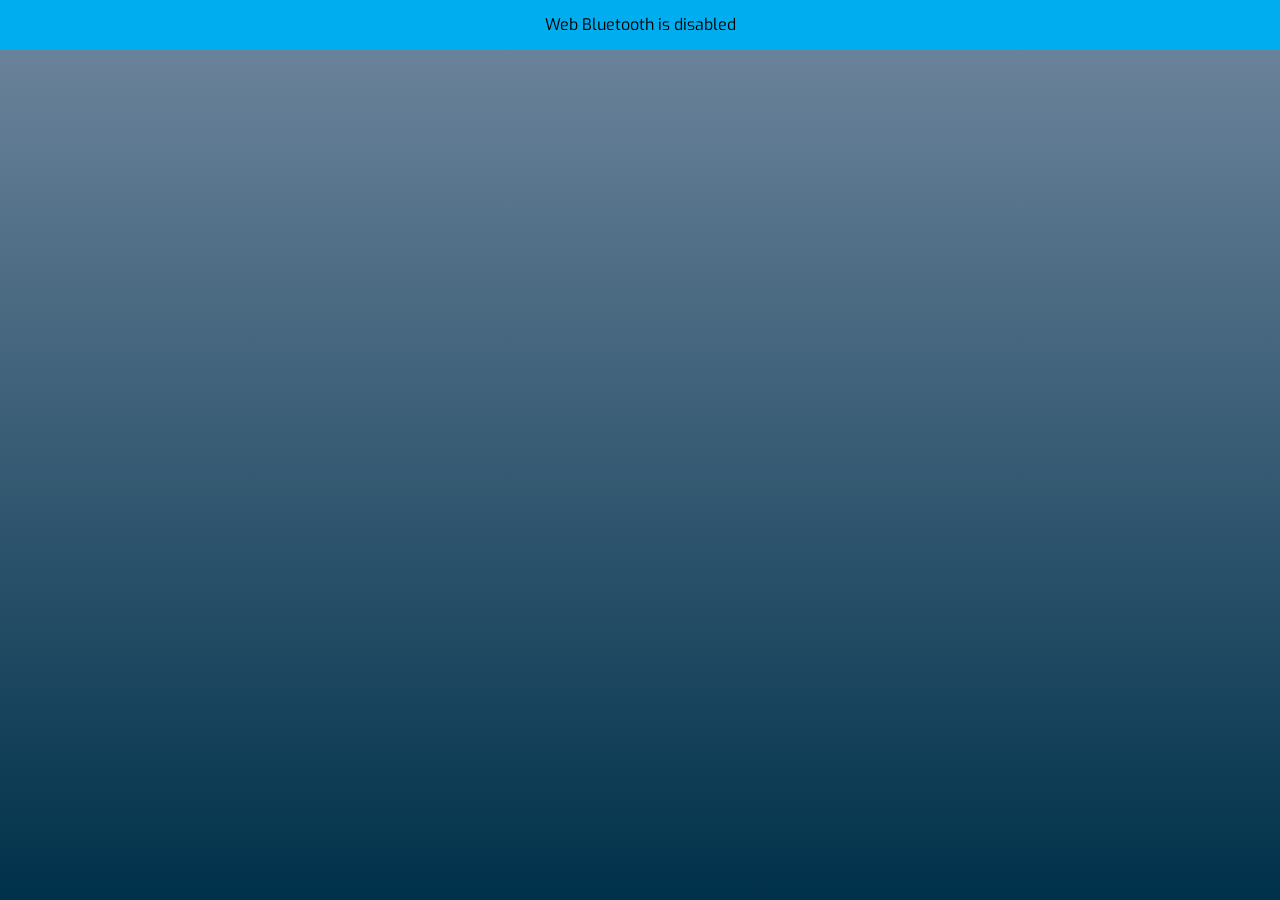
==== index.html @ cbde0ef3 "Add files via upload" ====
<!DOCTYPE html>
<html lang="en">
  <head>
    <meta charset="UTF-8">
    <link rel="icon" href="/favicon.ico">
    <meta name="viewport" content="width=device-width, initial-scale=1.0">
    <link rel="preconnect" href="https://fonts.googleapis.com">
    <link rel="preconnect" href="https://fonts.gstatic.com" crossorigin>
    <link href="https://fonts.googleapis.com/css2?family=Exo:ital,wght@0,100..900;1,100..900&display=swap" rel="stylesheet">
    <title>Shearwater Perdix Log Viewer</title>
    <script type="module" crossorigin src="/assets/index-B1mdEiQo.js"></script>
    <link rel="stylesheet" crossorigin href="/assets/index-C_bWIY2G.css">
  </head>
  <body>
    <div id="app"></div>
  </body>
</html>
---- assets/index-C_bWIY2G.css ----
*,*:before,*:after{margin:0;padding:0;box-sizing:border-box;-moz-box-sizing:border-box;-webkit-box-sizing:border-box}html,body{width:100%;min-height:100vh;font-family:Exo,sans-serif;transition:color .5s,background-color .5s;text-rendering:optimizeLegibility;-webkit-font-smoothing:antialiased;-moz-osx-font-smoothing:grayscale}:root{--form-text: #1d1d1d;--button-background: #3E5063;--button-base: #ddd;--button-hover-bg: #49729e;--button-hover-text: #fff;--scrollbar-thumb-hover: var(--button-hover-bg);--animation-duration: .1s}button,select,input[type=submit],input[type=reset],input[type=button],input[type=checkbox],input[type=range],input[type=radio]{cursor:pointer}button{color:var(--button-base);background-color:#efefef;background-color:var(--button-background);font-family:inherit;font-size:inherit;margin-right:6px;margin-bottom:6px;padding:10px;border:none;border-radius:6px;outline:none}button:hover{background-color:var(--button-hover-bg);color:var(--button-hover-text)}ul{list-style:none}body{background:linear-gradient(180deg,#70879f,#00314a);background-repeat:no-repeat}#app{min-height:100vh;display:flex;flex-direction:column}.row{display:flex;justify-content:space-between}.col{display:flex;flex-direction:column}.align-right{text-align:right}.center{justify-content:center;text-align:center}button{transition:background-color .1s linear,border-color .1s linear,color .1s linear,box-shadow .1s linear,transform .1s ease;transition:background-color var(--animation-duration) linear,border-color var(--animation-duration) linear,color var(--animation-duration) linear,box-shadow var(--animation-duration) linear,transform var(--animation-duration) ease}button.outline{box-sizing:border-box;background-color:transparent;border:1px solid #222;font-size:1em;color:#222;cursor:pointer}button.outline:hover{background-color:#32323299;color:#fff}button.outline.selected{background-color:#222;color:#fff}.centered{margin:0 auto;padding:10px 0;flex:1;display:flex;flex-direction:column;justify-content:center;align-items:center;text-align:center}.uplot,.uplot *,.uplot *:before,.uplot *:after{box-sizing:border-box}.uplot{font-family:system-ui,-apple-system,Segoe UI,Roboto,Helvetica Neue,Arial,Noto Sans,sans-serif,"Apple Color Emoji","Segoe UI Emoji",Segoe UI Symbol,"Noto Color Emoji";line-height:1.5;width:min-content}.u-title{text-align:center;font-size:18px;font-weight:700}.u-wrap{position:relative;-webkit-user-select:none;user-select:none}.u-over,.u-under{position:absolute}.u-under{overflow:hidden}.uplot canvas{display:block;position:relative;width:100%;height:100%}.u-axis{position:absolute}.u-legend{font-size:14px;margin:auto;text-align:center}.u-inline{display:block}.u-inline *{display:inline-block}.u-inline tr{margin-right:16px}.u-legend th{font-weight:600}.u-legend th>*{vertical-align:middle;display:inline-block}.u-legend .u-marker{width:1em;height:1em;margin-right:4px;background-clip:padding-box!important}.u-inline.u-live th:after{content:":";vertical-align:middle}.u-inline:not(.u-live) .u-value{display:none}.u-series>*{padding:4px}.u-series th{cursor:pointer}.u-legend .u-off>*{opacity:.3}.u-select{background:#00000012;position:absolute;pointer-events:none}.u-cursor-x,.u-cursor-y{position:absolute;left:0;top:0;pointer-events:none;will-change:transform}.u-hz .u-cursor-x,.u-vt .u-cursor-y{height:100%;border-right:1px dashed #607D8B}.u-hz .u-cursor-y,.u-vt .u-cursor-x{width:100%;border-bottom:1px dashed #607D8B}.u-cursor-pt{position:absolute;top:0;left:0;border-radius:50%;border:0 solid;pointer-events:none;will-change:transform;background-clip:padding-box!important}.u-axis.u-off,.u-select.u-off,.u-cursor-x.u-off,.u-cursor-y.u-off,.u-cursor-pt.u-off{display:none}.dive[data-v-2e5f4514]{position:relative;display:flex;flex-direction:column;margin:10px;width:200px;height:300px;border-radius:20px;border:5px #222 solid;padding:10px;box-shadow:10px 10px 10px #00000080;background:#fff;background-image:url(/assets/bg-card-small-GLnwuib5.png);background-size:contain;background-repeat:no-repeat;background-position-y:bottom;cursor:pointer}.dive[data-v-2e5f4514],.dive[data-v-2e5f4514] *{color:#000}.dive h1[data-v-2e5f4514]{margin-top:0;margin-bottom:0;font-size:2.5em;font-weight:700;padding-bottom:0;display:flex;direction:column;align-items:flex-end;line-height:1}.dive h2[data-v-2e5f4514],.dive h3[data-v-2e5f4514]{margin:0}canvas.divetime[data-v-2e5f4514]{background:linear-gradient(#667377,#343c3e);border-radius:50%;box-shadow:2px 2px 5px #00000080}hr[data-v-2e5f4514]{border:0;height:0;border-bottom:1.5px solid rgba(0,0,0,.5);width:100%;margin-bottom:5px}.bookmark[data-v-2e5f4514]{position:absolute;height:60px;width:0;padding:0;top:0;left:10px;border-left:14px solid rgba(150,0,0,.8);border-right:14px solid rgba(150,0,0,.8);border-bottom:10px solid transparent;box-sizing:border-box}.checkmark[data-v-2e5f4514]{position:absolute;top:-5px;left:10px;height:40px;width:20px;border-bottom:10px solid green;border-right:10px solid green;transform:rotate(45deg);box-shadow:5px 2px 5px #00000080}.unavailable[data-v-2e5f4514]{opacity:.5;cursor:default}img[data-v-4081f77b]{width:40%;opacity:.8}@media screen and (max-width: 600px){img[data-v-4081f77b]{width:80%}}a[data-v-17df5ddb]{text-decoration:none}.dives[data-v-17df5ddb]{display:flex;flex-wrap:wrap;justify-content:space-around}li img[data-v-59310294]{max-width:100%;height:auto;margin:5px auto 25px;border-radius:10px;border:2px solid #000;background-color:#fff;padding:5px;clear:both;display:block}.box[data-v-59310294]{max-width:600px;width:95%;padding:20px;text-align:center;border-radius:10px;border:2px solid #000;background-color:#fff}.centered[data-v-59310294]{padding:10px 0;flex:1;display:flex;flex-direction:column;justify-content:center;align-items:center;text-align:center}.chart-holder[data-v-5beaf06f]{width:100%;height:50vh;min-height:300px}.tooltip[data-v-5beaf06f]{position:fixed;background:#ccc;padding:10px;color:#000;width:200px;pointer-events:none;display:none}.button-group[data-v-5beaf06f]{width:100%;display:flex;flex-direction:row;justify-content:center}.button-group button[data-v-5beaf06f]:first-child{margin-right:0;border-bottom-right-radius:0;border-top-right-radius:0}.button-group button[data-v-5beaf06f]:last-child{margin-left:0;border-bottom-left-radius:0;border-top-left-radius:0;border-left:1px solid #777}.button-group button[data-v-5beaf06f]:not(:first-child):not(:last-child){margin-left:0;margin-right:0;border-left:1px solid #777;border-radius:0}button.outline[data-v-5beaf06f]:hover{color:#ccc!important}div[data-v-5beaf06f]{margin:0;background:#141619;color:#c7d0d9}.uplot{margin-top:30px}.u-select{background:#ffffff12}header[data-v-45137e05]{display:flex;justify-content:center;align-items:center;line-height:50px;height:50px;width:100%;background:linear-gradient(to right,#00aeef,#76c7c0 0%);background-size:0 100%;background-repeat:no-repeat;transition:background-size .4s ease;background-color:#00aeef}main[data-v-45137e05]{flex-grow:1;width:100%;display:flex}
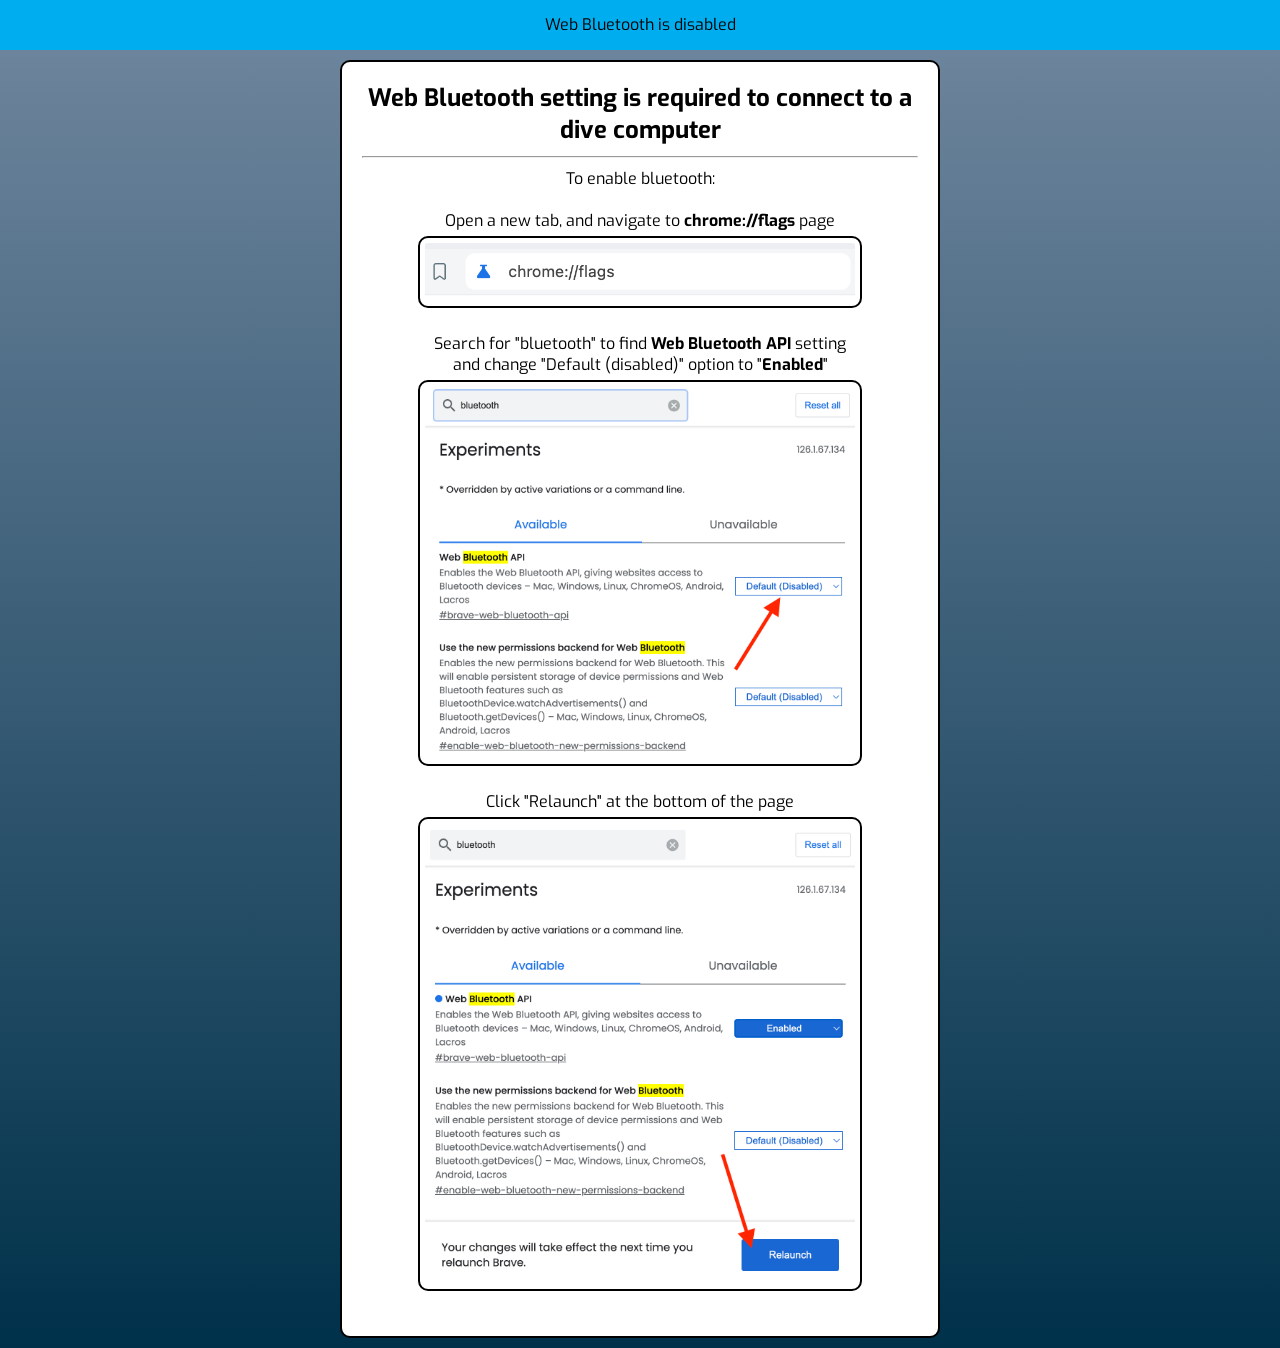
==== commit e37c0c03: "use hash urls" ====
--- a/index.html
+++ b/index.html
@@ -8,7 +8,7 @@
     <link rel="preconnect" href="https://fonts.gstatic.com" crossorigin>
     <link href="https://fonts.googleapis.com/css2?family=Exo:ital,wght@0,100..900;1,100..900&display=swap" rel="stylesheet">
     <title>Shearwater Perdix Log Viewer</title>
-    <script type="module" crossorigin src="/assets/index-B1mdEiQo.js"></script>
+    <script type="module" crossorigin src="/assets/index-CgnDNgfA.js"></script>
     <link rel="stylesheet" crossorigin href="/assets/index-C_bWIY2G.css">
   </head>
   <body>
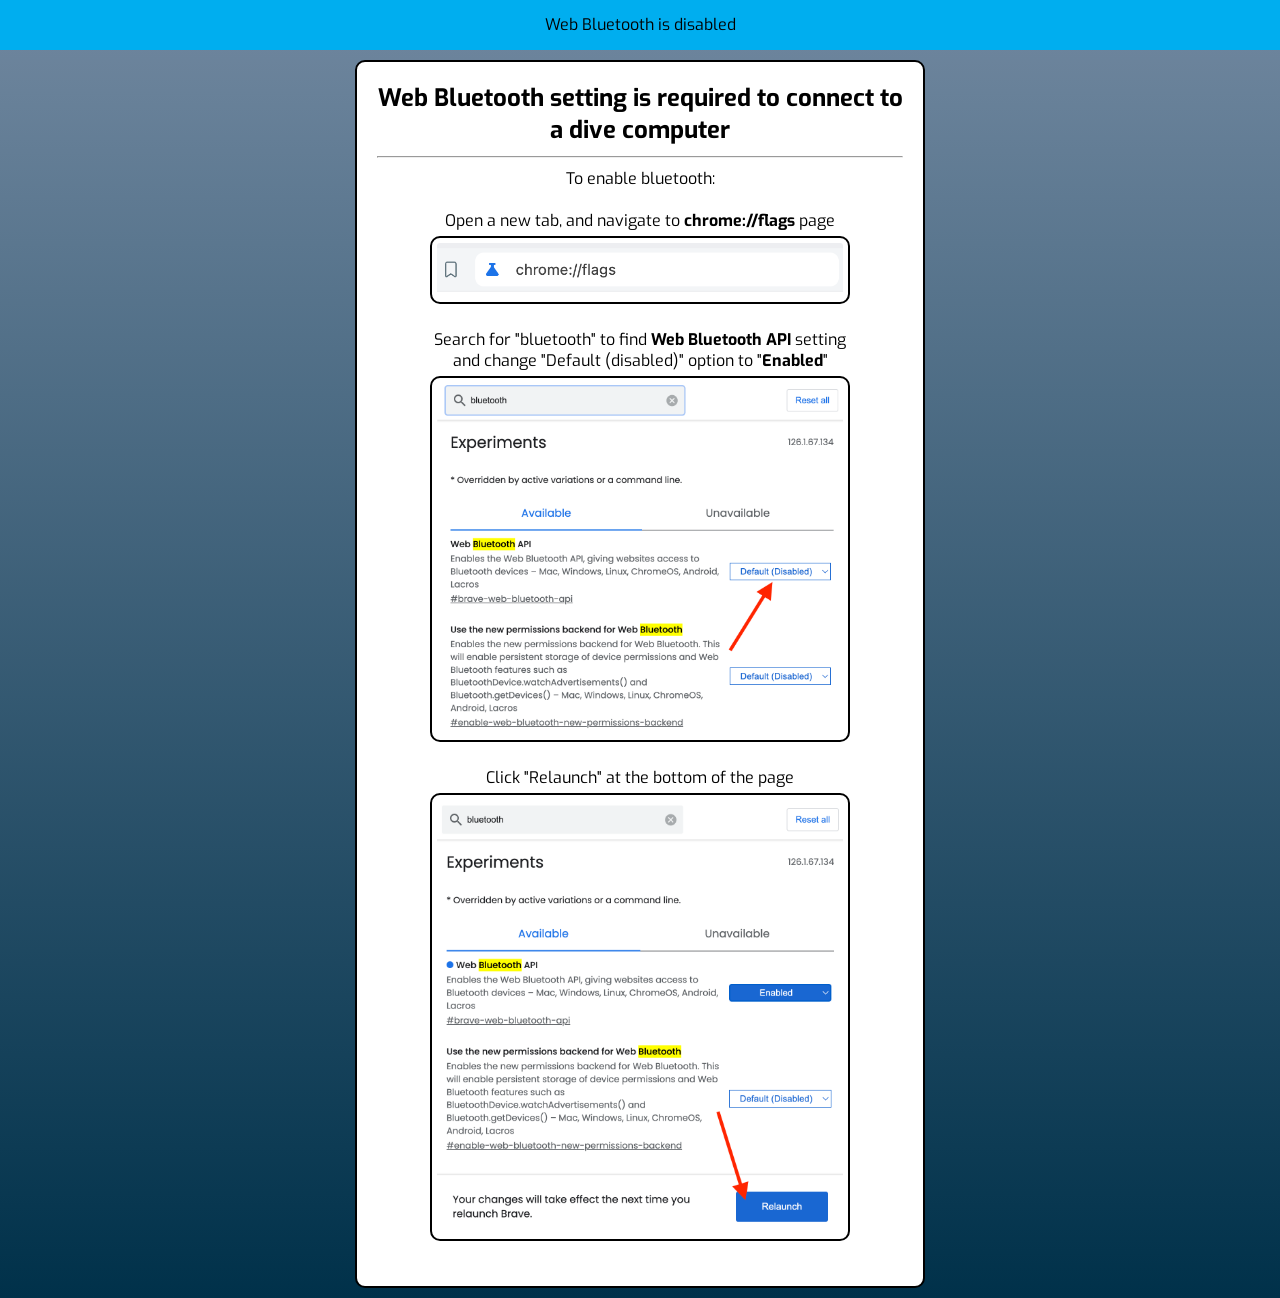
==== commit 887587ad: "fixed some errors in downloads" ====
--- a/index.html
+++ b/index.html
@@ -8,8 +8,8 @@
     <link rel="preconnect" href="https://fonts.gstatic.com" crossorigin>
     <link href="https://fonts.googleapis.com/css2?family=Exo:ital,wght@0,100..900;1,100..900&display=swap" rel="stylesheet">
     <title>Shearwater Perdix Log Viewer</title>
-    <script type="module" crossorigin src="/assets/index-CgnDNgfA.js"></script>
-    <link rel="stylesheet" crossorigin href="/assets/index-C_bWIY2G.css">
+    <script type="module" crossorigin src="/assets/index-BaZmGH9e.js"></script>
+    <link rel="stylesheet" crossorigin href="/assets/index-DQX4SpVN.css">
   </head>
   <body>
     <div id="app"></div>
--- a/assets/index-DQX4SpVN.css
+++ b/assets/index-DQX4SpVN.css
@@ -0,0 +1 @@
+*,*:before,*:after{margin:0;padding:0;box-sizing:border-box;-moz-box-sizing:border-box;-webkit-box-sizing:border-box}html,body{width:100%;min-height:100vh;font-family:Exo,sans-serif;transition:color .5s,background-color .5s;text-rendering:optimizeLegibility;-webkit-font-smoothing:antialiased;-moz-osx-font-smoothing:grayscale}:root{--form-text: #1d1d1d;--button-background: #3E5063;--button-base: #ddd;--button-hover-bg: #49729e;--button-hover-text: #fff;--scrollbar-thumb-hover: var(--button-hover-bg);--animation-duration: .1s}button,select,input[type=submit],input[type=reset],input[type=button],input[type=checkbox],input[type=range],input[type=radio]{cursor:pointer}button{color:var(--button-base);background-color:#efefef;background-color:var(--button-background);font-family:inherit;font-size:inherit;margin-right:6px;margin-bottom:6px;padding:10px;border:none;border-radius:6px;outline:none}button:hover{background-color:var(--button-hover-bg);color:var(--button-hover-text)}ul{list-style:none}body{background:linear-gradient(180deg,#70879f,#00314a);background-repeat:no-repeat}#app{min-height:100vh;display:flex;flex-direction:column}.row{display:flex;justify-content:space-between}.col{display:flex;flex-direction:column}.align-right{text-align:right}.center{justify-content:center;text-align:center}button{transition:background-color .1s linear,border-color .1s linear,color .1s linear,box-shadow .1s linear,transform .1s ease;transition:background-color var(--animation-duration) linear,border-color var(--animation-duration) linear,color var(--animation-duration) linear,box-shadow var(--animation-duration) linear,transform var(--animation-duration) ease}button.outline{box-sizing:border-box;background-color:transparent;border:1px solid #222;font-size:1em;color:#222;cursor:pointer}button.outline:hover{background-color:#32323299;color:#fff}button.outline.selected{background-color:#222;color:#fff}.centered{margin:0 auto;padding:10px 0;flex:1;display:flex;flex-direction:column;justify-content:center;align-items:center;text-align:center}.uplot,.uplot *,.uplot *:before,.uplot *:after{box-sizing:border-box}.uplot{font-family:system-ui,-apple-system,Segoe UI,Roboto,Helvetica Neue,Arial,Noto Sans,sans-serif,"Apple Color Emoji","Segoe UI Emoji",Segoe UI Symbol,"Noto Color Emoji";line-height:1.5;width:min-content}.u-title{text-align:center;font-size:18px;font-weight:700}.u-wrap{position:relative;-webkit-user-select:none;user-select:none}.u-over,.u-under{position:absolute}.u-under{overflow:hidden}.uplot canvas{display:block;position:relative;width:100%;height:100%}.u-axis{position:absolute}.u-legend{font-size:14px;margin:auto;text-align:center}.u-inline{display:block}.u-inline *{display:inline-block}.u-inline tr{margin-right:16px}.u-legend th{font-weight:600}.u-legend th>*{vertical-align:middle;display:inline-block}.u-legend .u-marker{width:1em;height:1em;margin-right:4px;background-clip:padding-box!important}.u-inline.u-live th:after{content:":";vertical-align:middle}.u-inline:not(.u-live) .u-value{display:none}.u-series>*{padding:4px}.u-series th{cursor:pointer}.u-legend .u-off>*{opacity:.3}.u-select{background:#00000012;position:absolute;pointer-events:none}.u-cursor-x,.u-cursor-y{position:absolute;left:0;top:0;pointer-events:none;will-change:transform}.u-hz .u-cursor-x,.u-vt .u-cursor-y{height:100%;border-right:1px dashed #607D8B}.u-hz .u-cursor-y,.u-vt .u-cursor-x{width:100%;border-bottom:1px dashed #607D8B}.u-cursor-pt{position:absolute;top:0;left:0;border-radius:50%;border:0 solid;pointer-events:none;will-change:transform;background-clip:padding-box!important}.u-axis.u-off,.u-select.u-off,.u-cursor-x.u-off,.u-cursor-y.u-off,.u-cursor-pt.u-off{display:none}.dive[data-v-2e5f4514]{position:relative;display:flex;flex-direction:column;margin:10px;width:200px;height:300px;border-radius:20px;border:5px #222 solid;padding:10px;box-shadow:10px 10px 10px #00000080;background:#fff;background-image:url(/assets/bg-card-small-GLnwuib5.png);background-size:contain;background-repeat:no-repeat;background-position-y:bottom;cursor:pointer}.dive[data-v-2e5f4514],.dive[data-v-2e5f4514] *{color:#000}.dive h1[data-v-2e5f4514]{margin-top:0;margin-bottom:0;font-size:2.5em;font-weight:700;padding-bottom:0;display:flex;direction:column;align-items:flex-end;line-height:1}.dive h2[data-v-2e5f4514],.dive h3[data-v-2e5f4514]{margin:0}canvas.divetime[data-v-2e5f4514]{background:linear-gradient(#667377,#343c3e);border-radius:50%;box-shadow:2px 2px 5px #00000080}hr[data-v-2e5f4514]{border:0;height:0;border-bottom:1.5px solid rgba(0,0,0,.5);width:100%;margin-bottom:5px}.bookmark[data-v-2e5f4514]{position:absolute;height:60px;width:0;padding:0;top:0;left:10px;border-left:14px solid rgba(150,0,0,.8);border-right:14px solid rgba(150,0,0,.8);border-bottom:10px solid transparent;box-sizing:border-box}.checkmark[data-v-2e5f4514]{position:absolute;top:-5px;left:10px;height:40px;width:20px;border-bottom:10px solid green;border-right:10px solid green;transform:rotate(45deg);box-shadow:5px 2px 5px #00000080}.unavailable[data-v-2e5f4514]{opacity:.5;cursor:default}img[data-v-4081f77b]{width:40%;opacity:.8}@media screen and (max-width: 600px){img[data-v-4081f77b]{width:80%}}a[data-v-645b1031]{text-decoration:none}.dives[data-v-645b1031]{display:flex;flex-wrap:wrap;justify-content:space-around}li img[data-v-59310294]{max-width:100%;height:auto;margin:5px auto 25px;border-radius:10px;border:2px solid #000;background-color:#fff;padding:5px;clear:both;display:block}.box[data-v-59310294]{max-width:600px;width:95%;padding:20px;text-align:center;border-radius:10px;border:2px solid #000;background-color:#fff}.centered[data-v-59310294]{padding:10px 0;flex:1;display:flex;flex-direction:column;justify-content:center;align-items:center;text-align:center}.dive-data[data-v-c691ccdc]{margin-top:106px}.chart-holder[data-v-c691ccdc]{width:100%;height:55vh;min-height:350px}.tooltip[data-v-c691ccdc]{position:fixed;background:#ccc;padding:10px;color:#000;width:200px;pointer-events:none;display:none}.button-group[data-v-c691ccdc]{width:100%;display:flex;flex-direction:row;justify-content:center}.button-group button[data-v-c691ccdc]:first-child{margin-right:0;border-bottom-right-radius:0;border-top-right-radius:0}.button-group button[data-v-c691ccdc]:last-child{margin-left:0;border-bottom-left-radius:0;border-top-left-radius:0;border-left:1px solid #777}.button-group button[data-v-c691ccdc]:not(:first-child):not(:last-child){margin-left:0;margin-right:0;border-left:1px solid #777;border-radius:0}button.outline[data-v-c691ccdc]:hover{color:#ccc!important}div[data-v-c691ccdc]{margin:0;background:#141619;color:#c7d0d9}.uplot{margin-top:30px}.u-select{background:#ffffff12}header[data-v-4e2df44e]{display:flex;justify-content:center;align-items:center;line-height:50px;height:50px;width:100%;background:linear-gradient(to right,#00aeef,#76c7c0 0%);background-size:0 100%;background-repeat:no-repeat;transition:background-size .4s ease;background-color:#00aeef}main[data-v-4e2df44e]{flex-grow:1;width:100%;display:flex;flex-direction:column}
